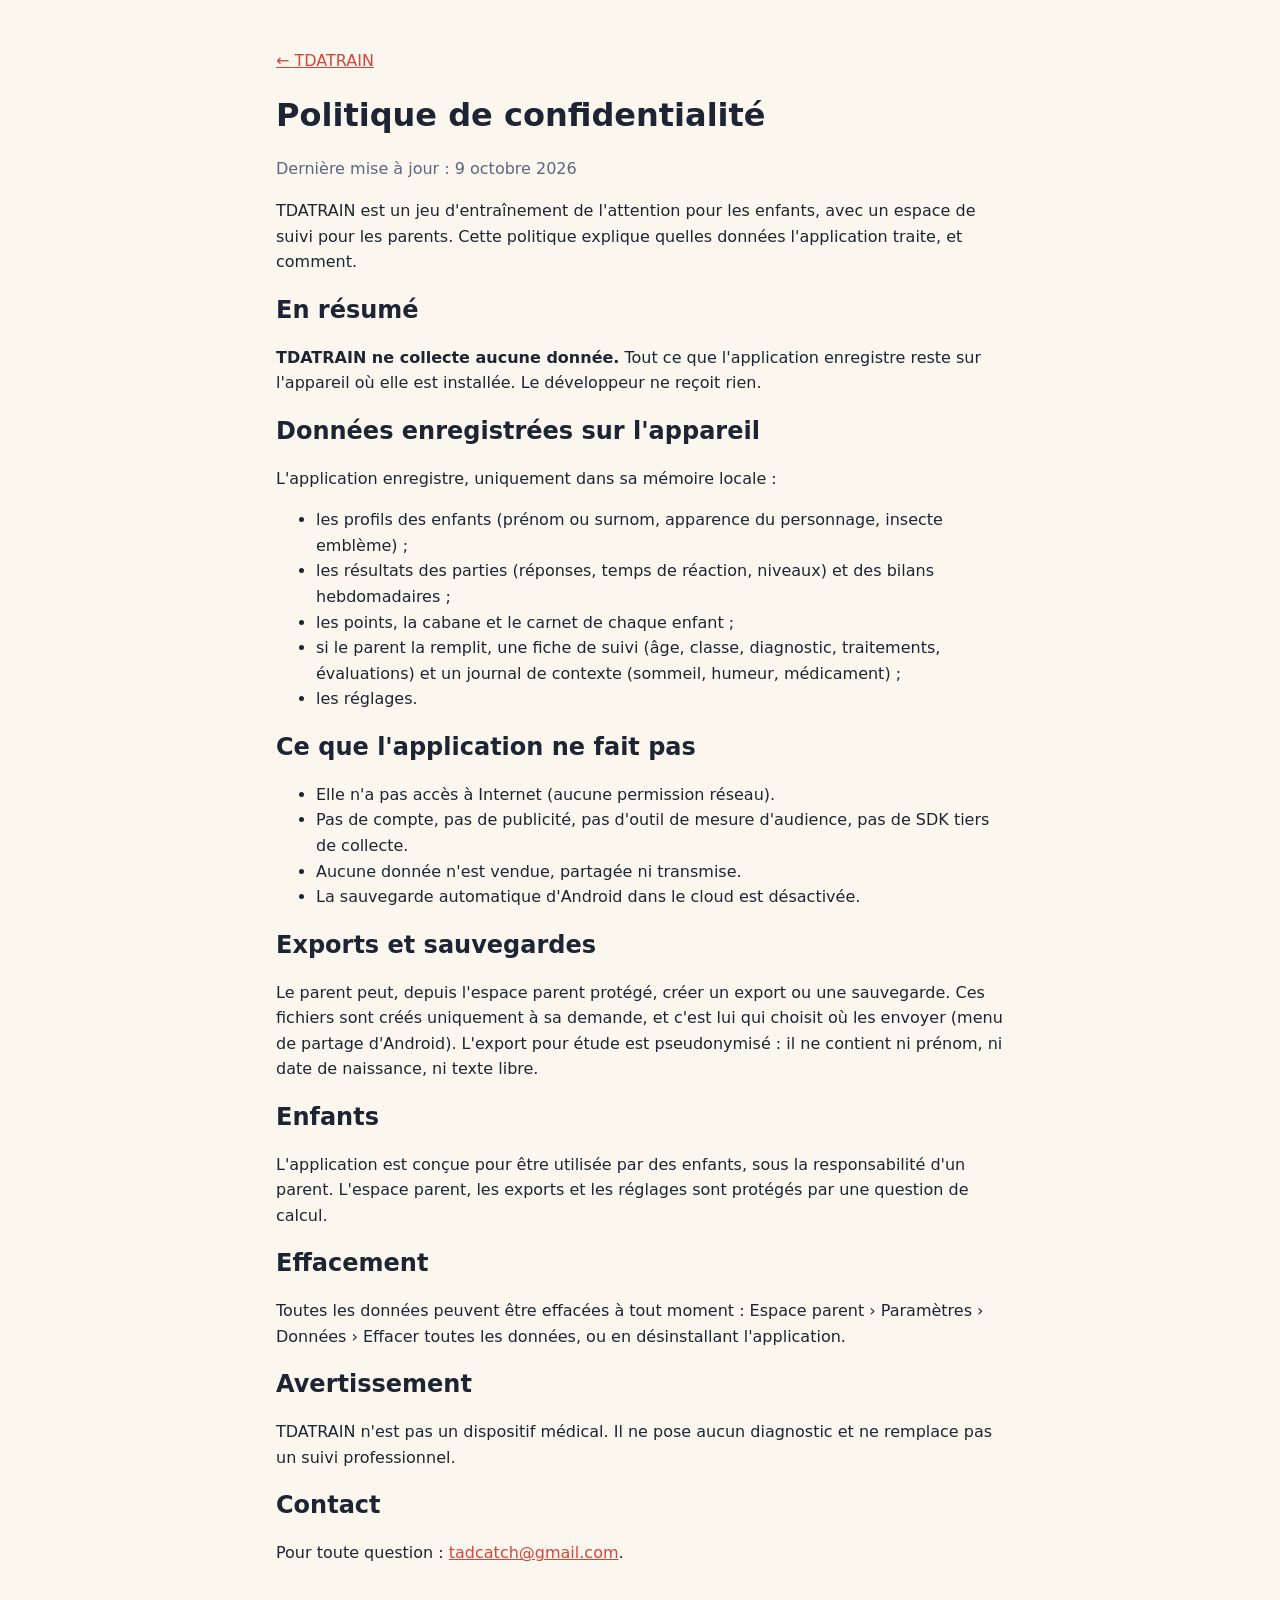
==== docs/privacy.html @ c97c9a5f "Add files via upload" ====
<!doctype html>
<html lang="fr">
<head>
<meta charset="utf-8">
<meta name="viewport" content="width=device-width, initial-scale=1">
<title>Confidentialité — TDATRAIN</title>
<link rel="icon" href="icon-512.png">
<link rel="stylesheet" href="style.css">
</head>
<body>
<main class="page">
<p><a href="index.html">← TDATRAIN</a></p>
<h1>Politique de confidentialité</h1>
<p class="muted">Dernière mise à jour : 9 octobre 2026</p>

<p>TDATRAIN est un jeu d'entraînement de l'attention pour les enfants, avec un espace de suivi pour les parents. Cette politique explique quelles données l'application traite, et comment.</p>

<h2>En résumé</h2>
<p><strong>TDATRAIN ne collecte aucune donnée.</strong> Tout ce que l'application enregistre reste sur l'appareil où elle est installée. Le développeur ne reçoit rien.</p>

<h2>Données enregistrées sur l'appareil</h2>
<p>L'application enregistre, uniquement dans sa mémoire locale :</p>
<ul>
<li>les profils des enfants (prénom ou surnom, apparence du personnage, insecte emblème) ;</li>
<li>les résultats des parties (réponses, temps de réaction, niveaux) et des bilans hebdomadaires ;</li>
<li>les points, la cabane et le carnet de chaque enfant ;</li>
<li>si le parent la remplit, une fiche de suivi (âge, classe, diagnostic, traitements, évaluations) et un journal de contexte (sommeil, humeur, médicament) ;</li>
<li>les réglages.</li>
</ul>

<h2>Ce que l'application ne fait pas</h2>
<ul>
<li>Elle n'a pas accès à Internet (aucune permission réseau).</li>
<li>Pas de compte, pas de publicité, pas d'outil de mesure d'audience, pas de SDK tiers de collecte.</li>
<li>Aucune donnée n'est vendue, partagée ni transmise.</li>
<li>La sauvegarde automatique d'Android dans le cloud est désactivée.</li>
</ul>

<h2>Exports et sauvegardes</h2>
<p>Le parent peut, depuis l'espace parent protégé, créer un export ou une sauvegarde. Ces fichiers sont créés uniquement à sa demande, et c'est lui qui choisit où les envoyer (menu de partage d'Android). L'export pour étude est pseudonymisé : il ne contient ni prénom, ni date de naissance, ni texte libre.</p>

<h2>Enfants</h2>
<p>L'application est conçue pour être utilisée par des enfants, sous la responsabilité d'un parent. L'espace parent, les exports et les réglages sont protégés par une question de calcul.</p>

<h2>Effacement</h2>
<p>Toutes les données peuvent être effacées à tout moment : Espace parent › Paramètres › Données › Effacer toutes les données, ou en désinstallant l'application.</p>

<h2>Avertissement</h2>
<p>TDATRAIN n'est pas un dispositif médical. Il ne pose aucun diagnostic et ne remplace pas un suivi professionnel.</p>

<h2>Contact</h2>
<p>Pour toute question : <a href="mailto:tadcatch@gmail.com">tadcatch@gmail.com</a>.</p>
</main>
</body>
</html>
---- docs/style.css ----
:root {
  --night: #1f2a44;
  --dusk: #3b4a6b;
  --glow: #ffe08a;
  --ink: #1d2433;
  --paper: #fbf7ee;
  --muted: #5d6680;
  --red: #d9443a;
}
* { box-sizing: border-box; }
body {
  margin: 0;
  font-family: "Andika", "Segoe UI", system-ui, sans-serif;
  color: var(--ink);
  background: var(--paper);
  line-height: 1.6;
}
a { color: var(--red); }
.page { max-width: 760px; margin: 0 auto; padding: 32px 16px 64px; }
.muted { color: var(--muted); }
.todo { background: #ffe9a8; padding: 0 4px; border-radius: 4px; }
h1, h2 { line-height: 1.25; }
.hero {
  color: #fff;
  background: radial-gradient(circle at 50% 40%, rgba(255,224,138,.35), transparent 55%),
              linear-gradient(var(--dusk), var(--night));
  text-align: center;
  padding: 56px 16px 64px;
}
.hero img.icon { width: 128px; height: 128px; border-radius: 28px; box-shadow: 0 8px 24px rgba(0,0,0,.35); }
.hero h1 { font-size: clamp(28px, 6vw, 44px); margin: 16px 0 8px; }
.hero p { max-width: 560px; margin: 0 auto; font-size: 18px; opacity: .92; }
.badge {
  display: inline-block; margin-top: 24px; padding: 12px 22px; border-radius: 999px;
  background: var(--glow); color: var(--ink); font-weight: 700; text-decoration: none;
}
.grid { display: grid; gap: 16px; grid-template-columns: repeat(auto-fit, minmax(210px, 1fr)); }
.card { background: #fff; border-radius: 16px; padding: 18px; box-shadow: 0 2px 10px rgba(29,36,51,.08); }
.card h3 { margin: 0 0 6px; }
.shots { display: grid; gap: 12px; grid-template-columns: repeat(auto-fit, minmax(260px, 1fr)); }
.shots img { width: 100%; border-radius: 12px; box-shadow: 0 2px 10px rgba(29,36,51,.15); }
.note { border-left: 4px solid var(--glow); background: #fff; padding: 12px 16px; border-radius: 8px; }
footer { text-align: center; color: var(--muted); font-size: 14px; padding: 24px 16px 40px; }
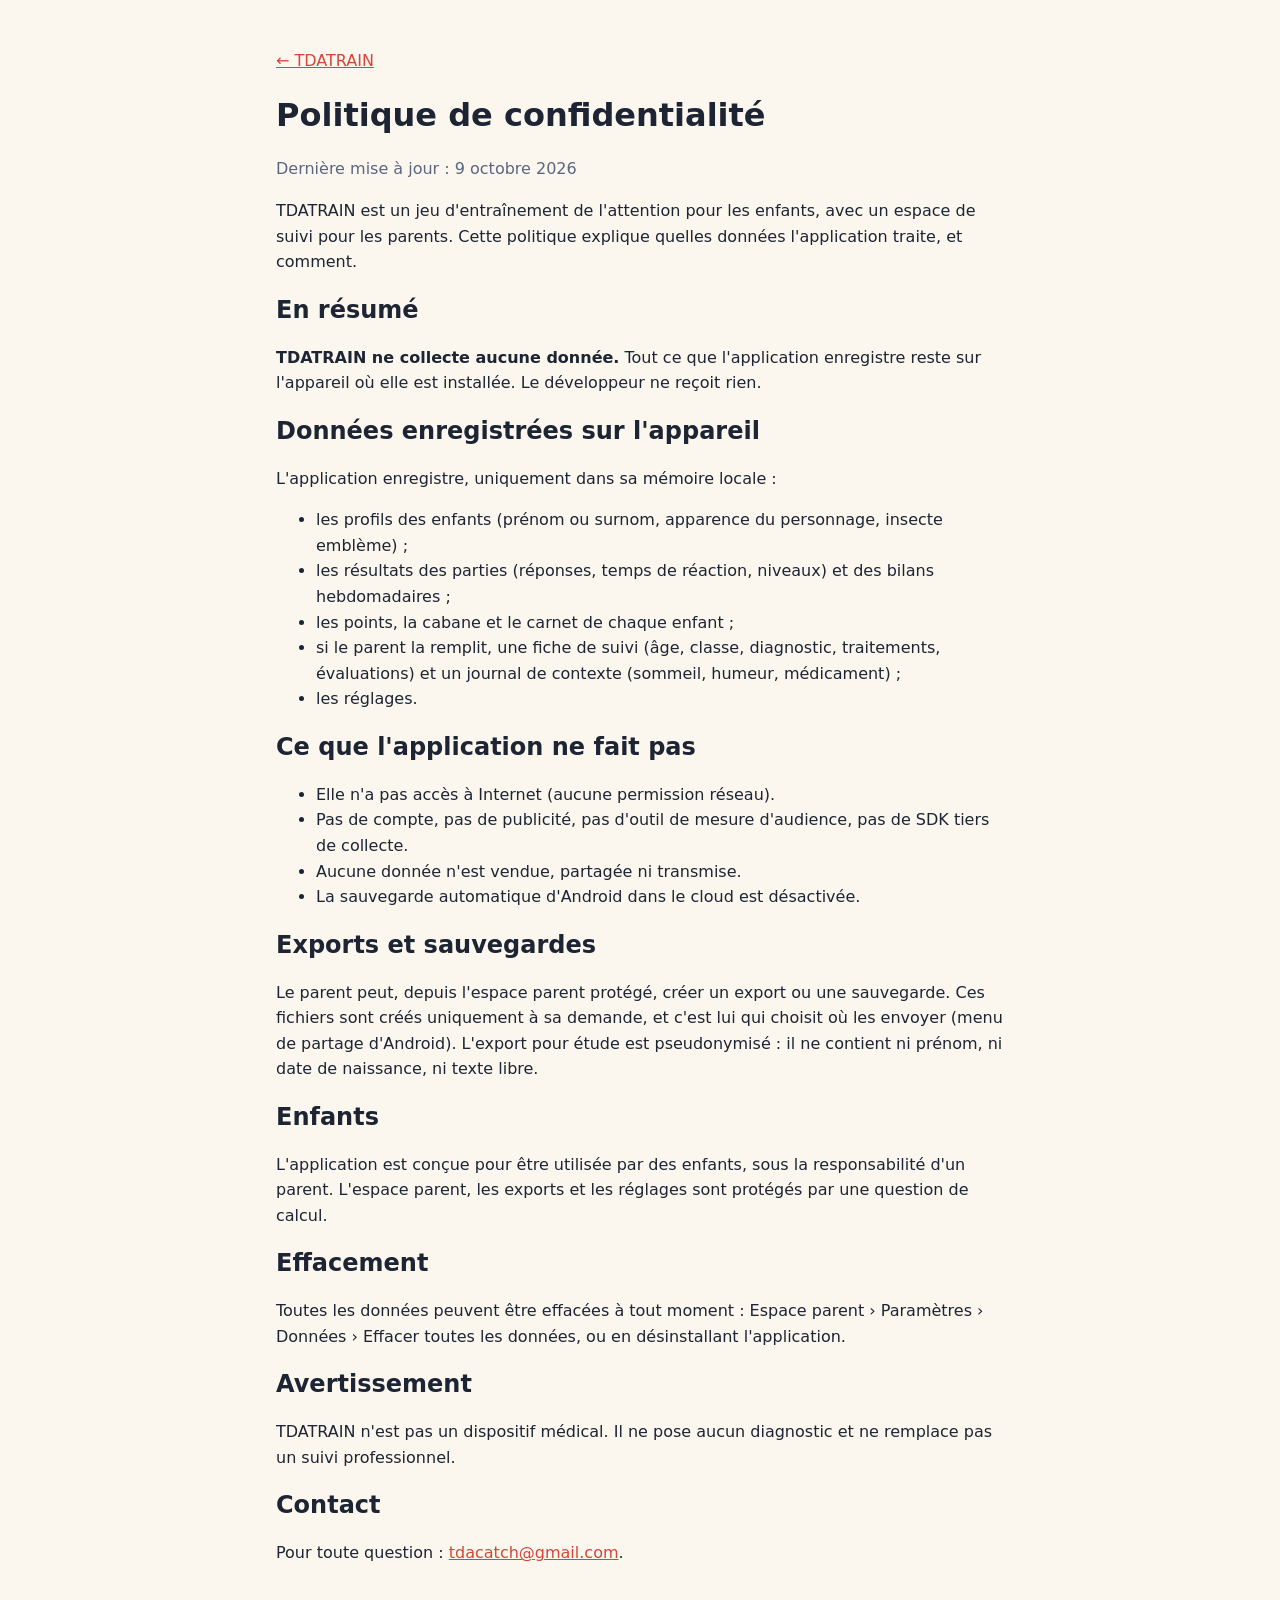
==== commit a14acf16: "Update privacy.html" ====
--- a/docs/privacy.html
+++ b/docs/privacy.html
@@ -49,7 +49,7 @@
 <p>TDATRAIN n'est pas un dispositif médical. Il ne pose aucun diagnostic et ne remplace pas un suivi professionnel.</p>
 
 <h2>Contact</h2>
-<p>Pour toute question : <a href="mailto:tadcatch@gmail.com">tadcatch@gmail.com</a>.</p>
+<p>Pour toute question : <a href="mailto:tadcatch@gmail.com">tdacatch@gmail.com</a>.</p>
 </main>
 </body>
 </html>
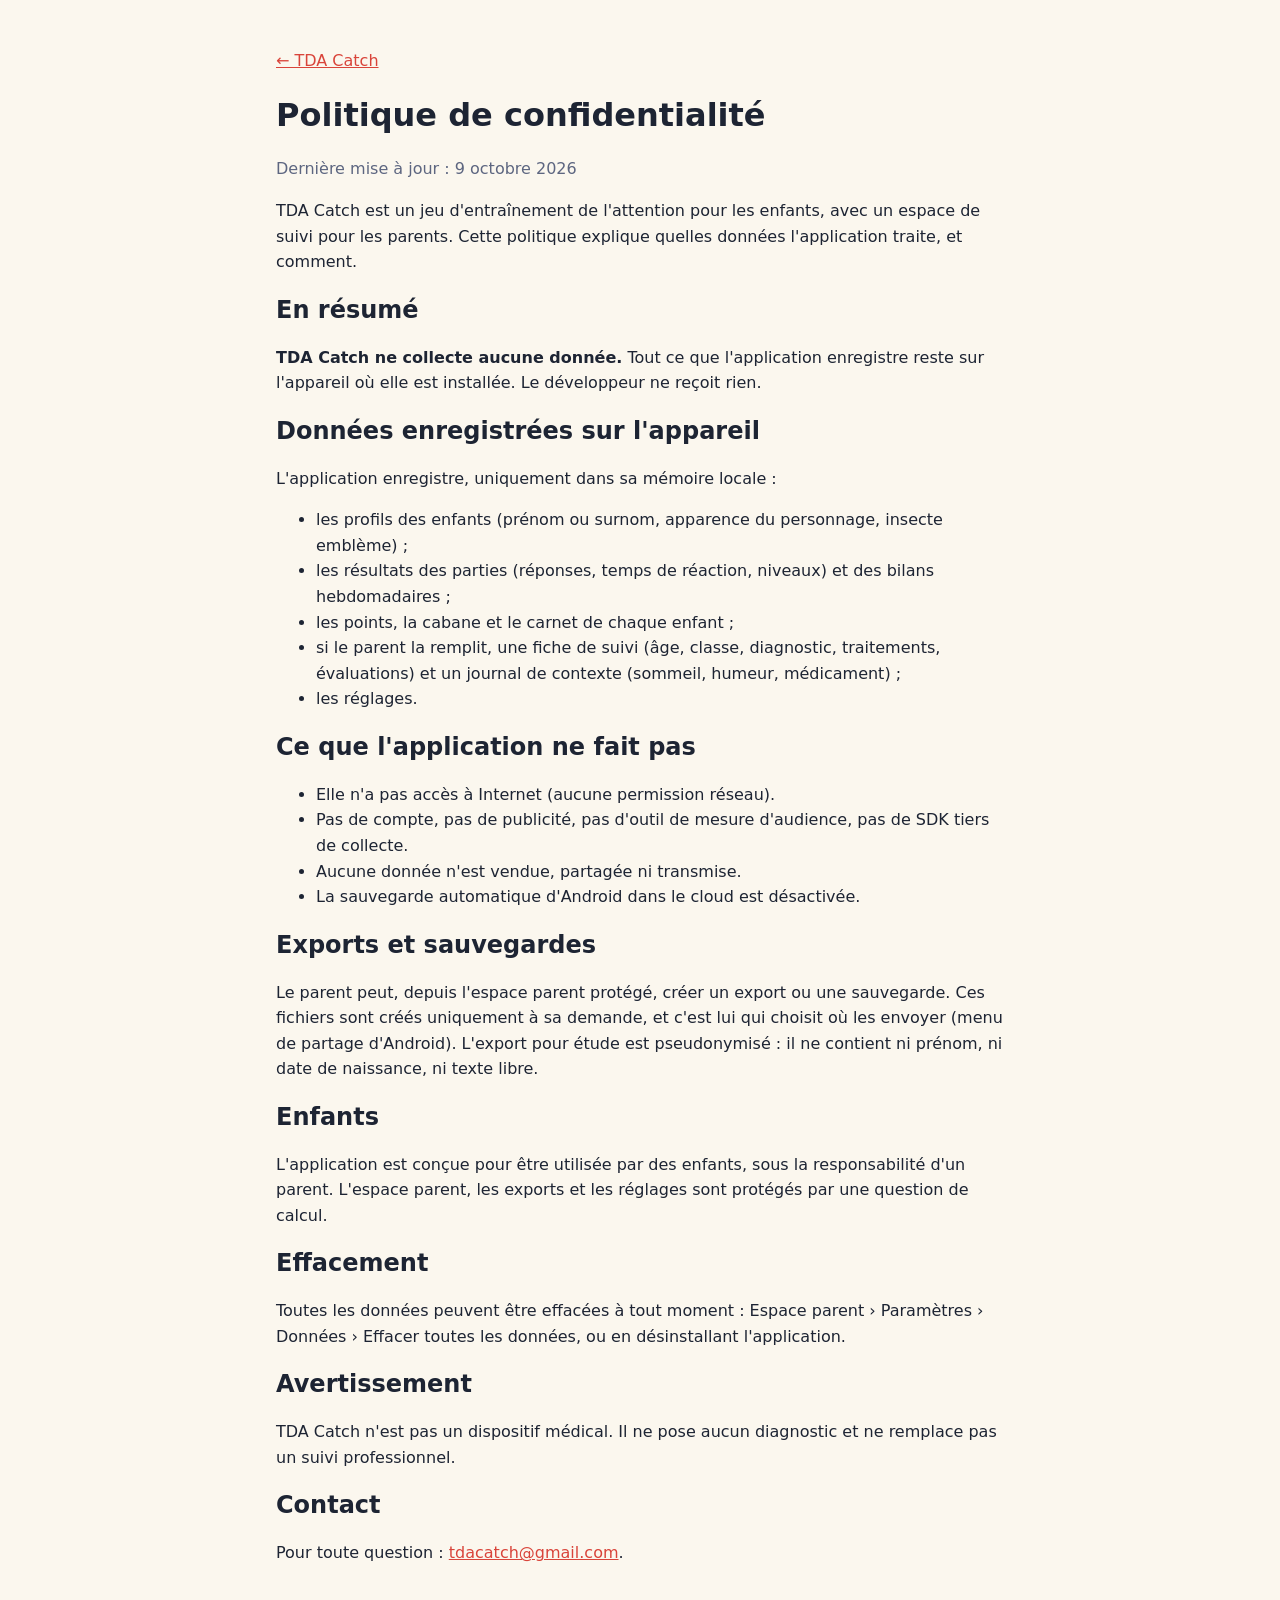
==== commit 16db2772: "Add files via upload" ====
--- a/docs/privacy.html
+++ b/docs/privacy.html
@@ -3,20 +3,20 @@
 <head>
 <meta charset="utf-8">
 <meta name="viewport" content="width=device-width, initial-scale=1">
-<title>Confidentialité — TDATRAIN</title>
+<title>Confidentialité — TDA Catch</title>
 <link rel="icon" href="icon-512.png">
 <link rel="stylesheet" href="style.css">
 </head>
 <body>
 <main class="page">
-<p><a href="index.html">← TDATRAIN</a></p>
+<p><a href="index.html">← TDA Catch</a></p>
 <h1>Politique de confidentialité</h1>
 <p class="muted">Dernière mise à jour : 9 octobre 2026</p>
 
-<p>TDATRAIN est un jeu d'entraînement de l'attention pour les enfants, avec un espace de suivi pour les parents. Cette politique explique quelles données l'application traite, et comment.</p>
+<p>TDA Catch est un jeu d'entraînement de l'attention pour les enfants, avec un espace de suivi pour les parents. Cette politique explique quelles données l'application traite, et comment.</p>
 
 <h2>En résumé</h2>
-<p><strong>TDATRAIN ne collecte aucune donnée.</strong> Tout ce que l'application enregistre reste sur l'appareil où elle est installée. Le développeur ne reçoit rien.</p>
+<p><strong>TDA Catch ne collecte aucune donnée.</strong> Tout ce que l'application enregistre reste sur l'appareil où elle est installée. Le développeur ne reçoit rien.</p>
 
 <h2>Données enregistrées sur l'appareil</h2>
 <p>L'application enregistre, uniquement dans sa mémoire locale :</p>
@@ -46,10 +46,10 @@
 <p>Toutes les données peuvent être effacées à tout moment : Espace parent › Paramètres › Données › Effacer toutes les données, ou en désinstallant l'application.</p>
 
 <h2>Avertissement</h2>
-<p>TDATRAIN n'est pas un dispositif médical. Il ne pose aucun diagnostic et ne remplace pas un suivi professionnel.</p>
+<p>TDA Catch n'est pas un dispositif médical. Il ne pose aucun diagnostic et ne remplace pas un suivi professionnel.</p>
 
 <h2>Contact</h2>
-<p>Pour toute question : <a href="mailto:tadcatch@gmail.com">tdacatch@gmail.com</a>.</p>
+<p>Pour toute question : <a href="mailto:tdacatch@gmail.com">tdacatch@gmail.com</a>.</p>
 </main>
 </body>
 </html>
